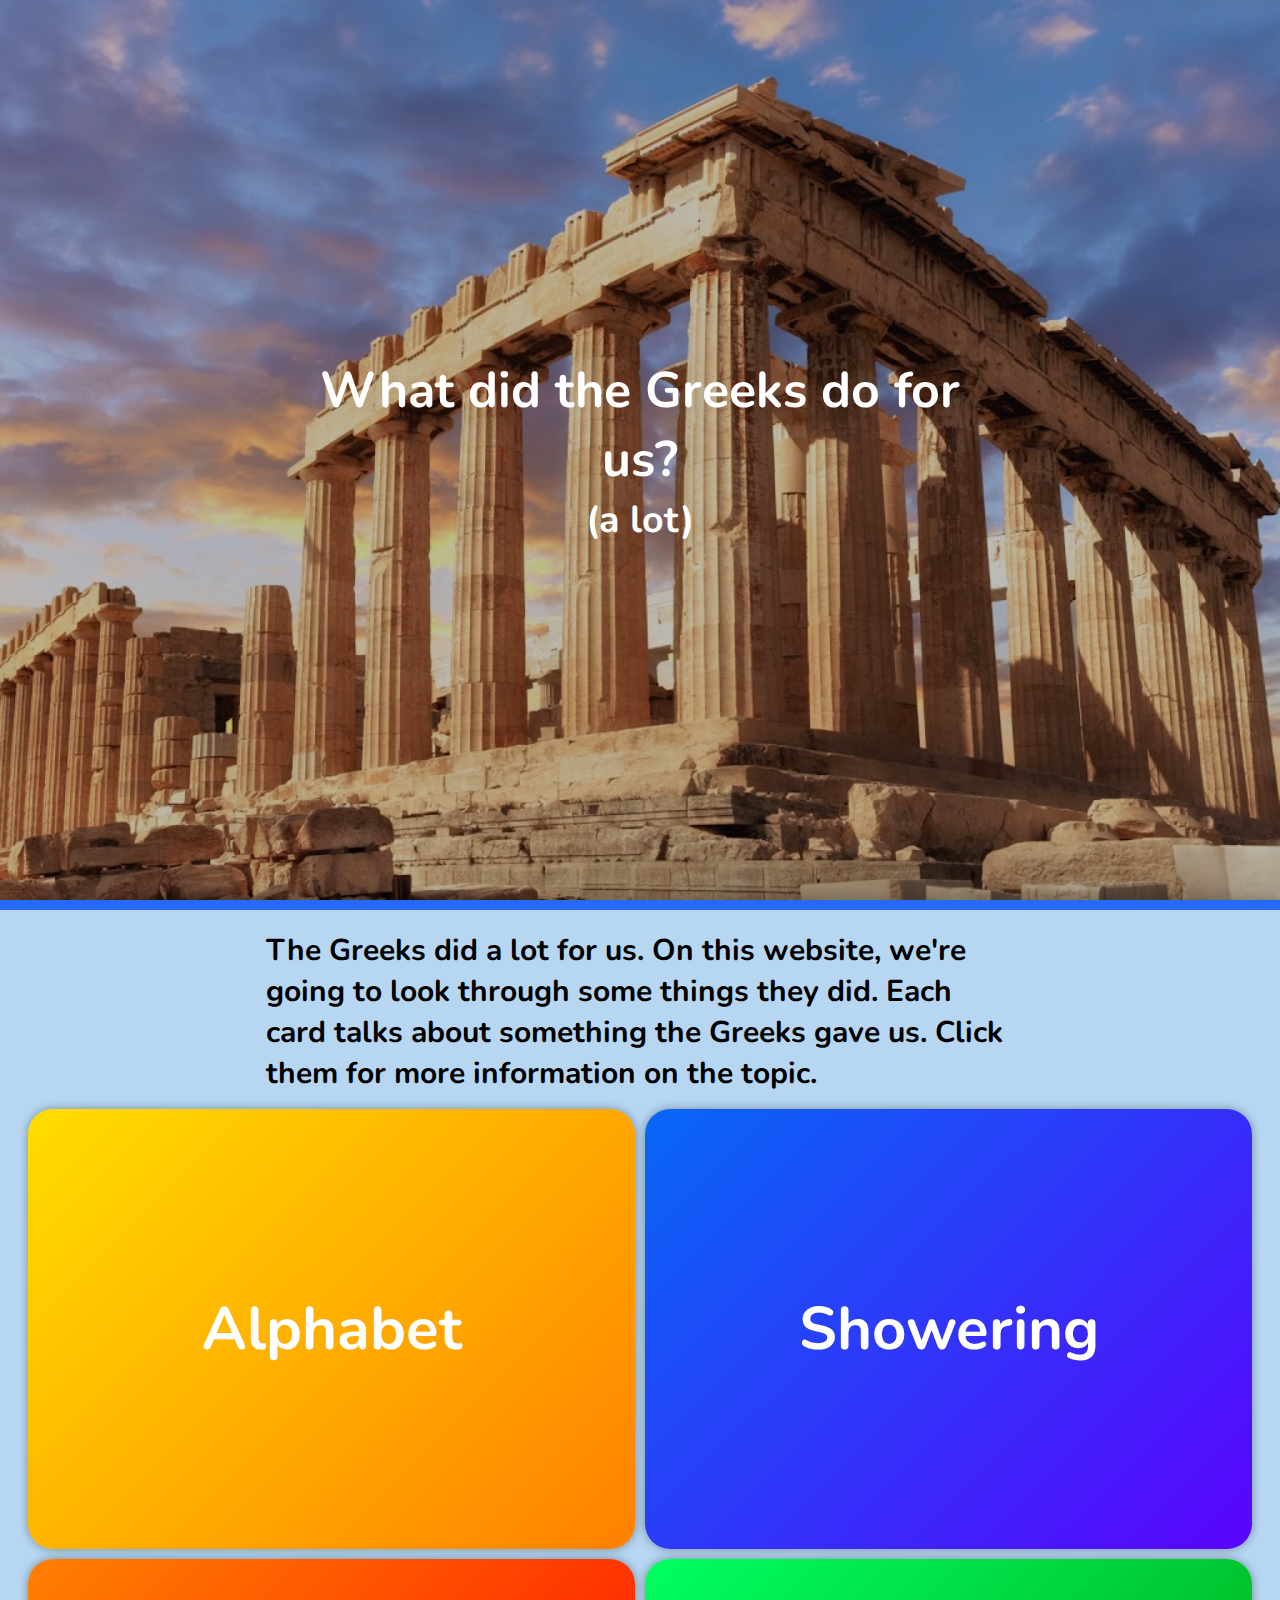
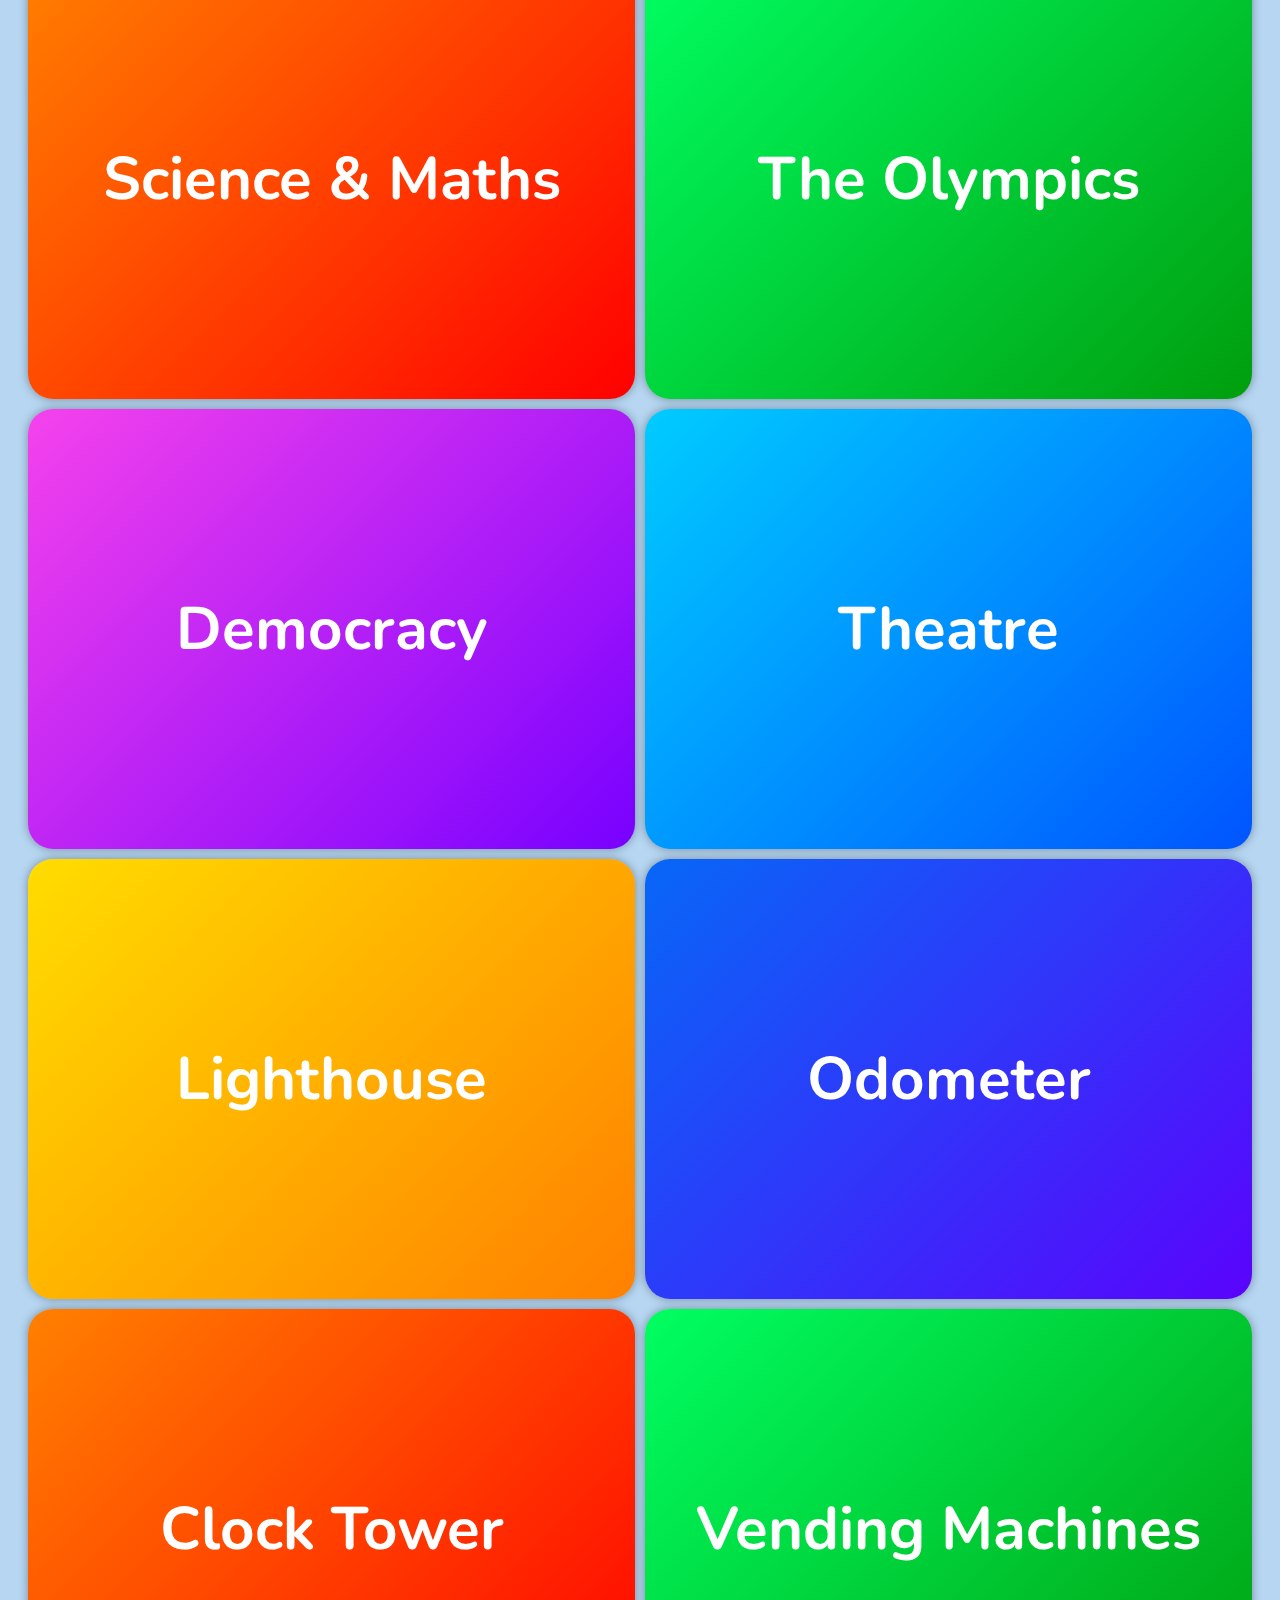
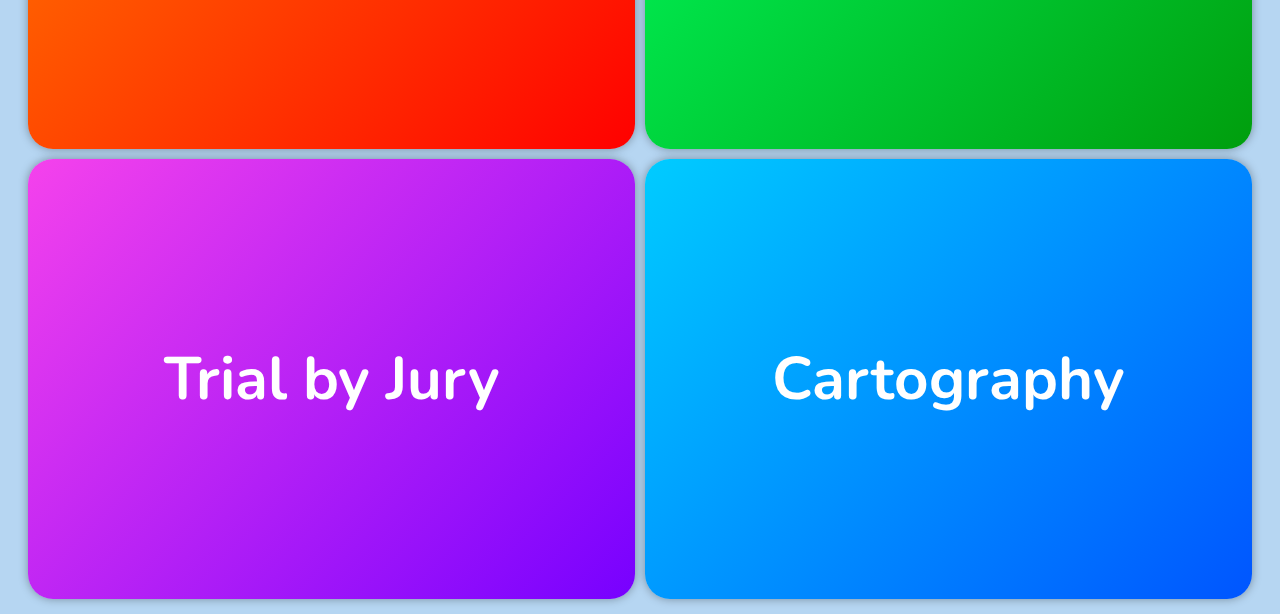
==== greeks/index.html @ 6cb10f67 "Add files via upload" ====
<!DOCTYPE html>
<html lang="en">
<head>
    <meta charset="UTF-8">
    <meta name="viewport" content="width=device-width, initial-scale=1.0">
    <meta http-equiv="X-UA-Compatible" content="ie=edge">
    <title>What the Greeks did for us</title>
    <link rel="stylesheet" href="./style.css">
    <link href="https://fonts.googleapis.com/css?family=Nunito:400,400i,700,700i&display=swap" rel="stylesheet">
    <script src="https://ajax.googleapis.com/ajax/libs/jquery/3.4.1/jquery.min.js"></script>
</head>
<body>
    <div class="title">
        <div class="text">
            <h1>What did the Greeks do for us?</h1>
            <h2>(a lot)</h2>
        </div>
        <div class="background"></div>
    </div>
    <main>
        <div class="container">
            <h2 style="padding: 10px 0;">The Greeks did a lot for us. On this website, we're going to look through some things they did. Each card talks about something the Greeks gave us. Click them for more information on the topic.</h2>
        </div>
        <div class="flex-container">

            <div class="one right hidden contain"><h3 class="question">Alphabet</h3><p>Most of our alphabet comes from Latin, and the Latin alphabet is descended from the Greeks. You might be able to recognize some letters! Also, if you are wondering, the Greek Alphabet is derived from the Phoenician one.</p><img src="./images/greek-alphabet.png"></div>

            <div class="two left hidden"><h3 class="question">Showering</h3><img src="./images/greek-shower.jpg"><p>The Greeks were the first people to shower like us. They'd have water falling down from the wall, cleaning the person under it.</p></div>

            <div class="three right hidden contain"><h3 class="question">Science & Maths</h3><p>Many things we know about Maths and Science today were discovered/made by the Greeks! For example, did you know the Greek philosopher Democritus was the first person to believe that atoms were a thing, or that many Math symbols we use come from the Greeks?</p><img src="./images/democritus.jpg"></div>

            <div class="four left hidden contain"><h3 class="question">The Olympics</h3><img src="./images/olympics.webp"><p>The first Olympic games are said to have started in Ancient Greece. Dedicated to the Greek Gods, these sport competitions included chariot racing, running and boxing and prize winners were awarded laurel wreath crowns.</p></div>

            <div class="five right hidden"><h3 class="question">Democracy</h3><img src="./images/politics.webp"><p>Modern Western democracy is partly based in ancient Greek politics. For example, in Athens any citizen could speak to the assembly and vote on decisions by simply holding up their hands.</p></div>

            <div class="six left hidden"><h3 class="question">Theatre</h3><img src="./images/theatre.jpg"><p>The first forms of a theatre started in ancient Greece. They were a bit different though, with most of them being based on the tragedy genre, having sad endings.</p></div>

            <div class="one right hidden"><h3 class="question">Lighthouse</h3><img src="./images/lighthouse.jpg"><p>The idea of using light from a tower to guide ships into the port came from the Greeks. Indeed, the first lighthouse ever built stood in Alexandria in Egypt, a city founded by Alexander the Great in 332 BC and part of the Hellenistic kingdom.</p></div>

            <div class="two left hidden"><h3 class="question">Odometer</h3><img src="./images/odometer.jpg"><p>If you've ever looked at a car's driver seat, you may have noticed circular things behind the wheel called odometers. They were first invented in ancient Greece and were used to calculate the distance between two places.</p></div>

            <div class="three right hidden"><h3 class="question">Clock Tower</h3><img src="./images/clock-tower.jpg"><p>The first clock tower, known as the Tower of the Winds, was built in Athens, in ancient Greece. It allowed merchants to estimate the time of delivery of their products, as well as serving as a weather station, and it still stands today in Plaka.</p></div>

            <div class="four left hidden contain"><h3 class="question">Vending Machines</h3><img src="./images/vending-machine.jpg"><p>Back in ancient Greece, the first vending machine was invented by Hero of Alexandria to dispense holy water to worshipers at the entrance of temples. The machine featured a mechanism that would release water once someone placed a coin in the slot.</p></div>

            <div class="five right hidden"><h3 class="question">Trial by Jury</h3><img src="./images/court.jpg"><p>The Greeks came up with trials by jury: trials where there were up to 500 people who would witness a case and contribute to the decision of what's going to happen to the culprit.</p></div>

            <div class="six left hidden"><h3 class="question">Cartography</h3><img src="./images/map.jpg"><p>Anaximander, a Greek cartographer was the first person to use the concept of latitude and longitude and use them when drawing maps. One of his maps represented the inhabited regions of the world at the time, featuring many known places.</p></div>
        
        </div>
    </main>
    <script src="./script.js"></script>
</body>
</html>
---- greeks/style.css ----
* {
    margin: 0;
    padding: 0;
}

body {
    font-family: "Nunito";
    background: #b6d6f2;
    min-height: 200vh;
    font-size: 20px;
}

p {
    font-size: 1.25em;
}

.title {
    width: 100%;
    text-align: center;
    position: relative;
    overflow-y: hidden;
    font-size: 1.25em;
}

.text {
    position: absolute;
    top: 50%;
    left: 50%;
    transform: translate(-50%, -50%);
    color: white;
    z-index: 1;
}

.background {
    position: relative;
    width: 100%;
    height: 100vh;
    background: url(./images/greeks.jpg);
    background-size: cover;
    background-repeat: no-repeat;
    background-position: center;
}

.background::before {
    content: "";
    top: 0;
    left: 0;
    right: 0;
    bottom: 0;
    position: absolute;
    background: rgba(0, 0, 0, .25)
}

main {
    display: block;
    position: relative;
    z-index: 1;
    box-shadow: 0px 0 20px 5px rgba(0, 0, 0, .25);
    border-top: 10px solid #256af5;
    padding: 10px;
}

@media only screen and (max-width: 833px) {

    .flex-container div {
        height: 400px;
        overflow-y: auto;
        width: 80% !important;
        max-width: 417px !important;
    }

    .flex-container img {
        position: static !important;
        display: block;
        width: 100% !important;
        height: auto !important;
    }

    .flex-container p {
        position: static !important;
        min-width: 100% !important;
        margin: 5px 0 !important;
        height: auto !important;
    }

    .hidden {
        position: relative !important;
        text-align: center !important;
    }
    
    .hidden * {
        display: none !important;
        text-align: center !important;
        margin: 0 !important;
        padding: 0 !important;
        max-width: 1000000px !important;
        height: auto !important;
    }
    
    .hidden .question {
        display: block !important;
        width: 100%;
        height: 100%;
        font-size: 275px;
    }
    
    .question {
        display: none !important;
    }
}

.container {
    margin: 0 20vw;
}

.flex-container div {
    padding: 25px;
    border-radius: 25px;
    width: 45%;
    height: 400px;
    display: inline-block;
    position: relative;
    transition: 500ms ease-in-out;
    z-index: 0;
    box-shadow: 0 0 50px rgba(0, 0, 0, .25);
    background-position: 100% 100% !important;
    cursor: pointer;
    margin: 0px;
    font-size: 1.035em;
}

.flex-container div.hidden:hover {
    box-shadow: 0 0 50px rgba(0, 0, 0, .25) !important;
    background-position: 100% 100% !important;
    cursor: pointer;
    padding: 25px !important;
    margin: 0px !important;
    font-size: 1.035em !important;
}

.flex-container div.one {
    background: linear-gradient(135deg, #ffdd00, #ff8000, #ffdd00);
    background-size: 200% 200%;
    color: white;
}

.flex-container div.two {
    background: linear-gradient(135deg, #0767f7, #5a03fc, #0767f7);
    background-size: 200% 200%;
    color: white;
}

.flex-container div.three {
    background: linear-gradient(135deg, #ff8000, #ff0000, #ff8000);
    background-size: 200% 200%;
    color: white;
}

.flex-container div.four {
    background: linear-gradient(135deg, #00ff62, #009e0d, #00ff62);
    background-size: 200% 200%;
    color: white;
}

.flex-container div.five {
    background: linear-gradient(135deg, #f542ec, #7700ff, #f542ec);
    background-size: 200% 200%;
    color: white;
}

.flex-container div.six {
    background: linear-gradient(135deg, #00ccff, #0055ff, #00ccff);
    background-size: 200% 200%;
    color: white;
}
.flex-container div.hidden {
    box-shadow: 0 0 10px rgba(0, 0, 0, .35) !important;
    text-align: center !important;
    background-position: 0 0 !important;
    padding: 20px !important;
    margin: 5px !important;
    font-size: 1em !important;
}

.hidden * {
    display: none !important;
    text-align: center !important;
    margin: 0 !important;
    padding: 0 !important;
    max-width: 1000000px !important;
    height: auto !important;
}

.hidden .question {
    display: block !important;
    width: 100%;
    height: 100%;
    position: absolute !important;
    top: 50% !important;
    left: 50%;
    transform: translate(-50%, -50%);
    font-size: 300%;
}

.question {
    display: none !important;
}

.flex-container {
    display: flex;
    flex-wrap: wrap;
    align-content: center;
    justify-content: center;
    perspective: 7500px;
}

.flex-container div.right p {
    overflow-y: auto;
    text-align: justify;
    display: block;
    position: absolute;
    left: 20px;
    top: 20px;
    bottom: 20px;
    width: 47%;
    height: 86.25%;
}

.flex-container div.left p {
    overflow-y: auto;
    text-align: justify;
    display: block;
    position: absolute;
    right: 20px;
    top: 20px;
    bottom: 20px;
    width: 47%;
    height: 86.25%;
}

.flex-container div img {
    display: block;
    position: absolute;
    right: 20px;
    bottom: 20px;
    height: 91%;
    width: 42.5%;
    object-fit: cover;
    object-position: center;
    border-radius: 10px;
    box-shadow: 0 0 10px rgba(0, 0, 0, .25);
}

.flex-container div.left img {
    left: 20px;
}

.flex-container div.right img {
    right: 20px;
}

.flex-container div.contain img {
    object-fit: contain !important;
    background-color: rgba(0, 0, 0, .25);
}
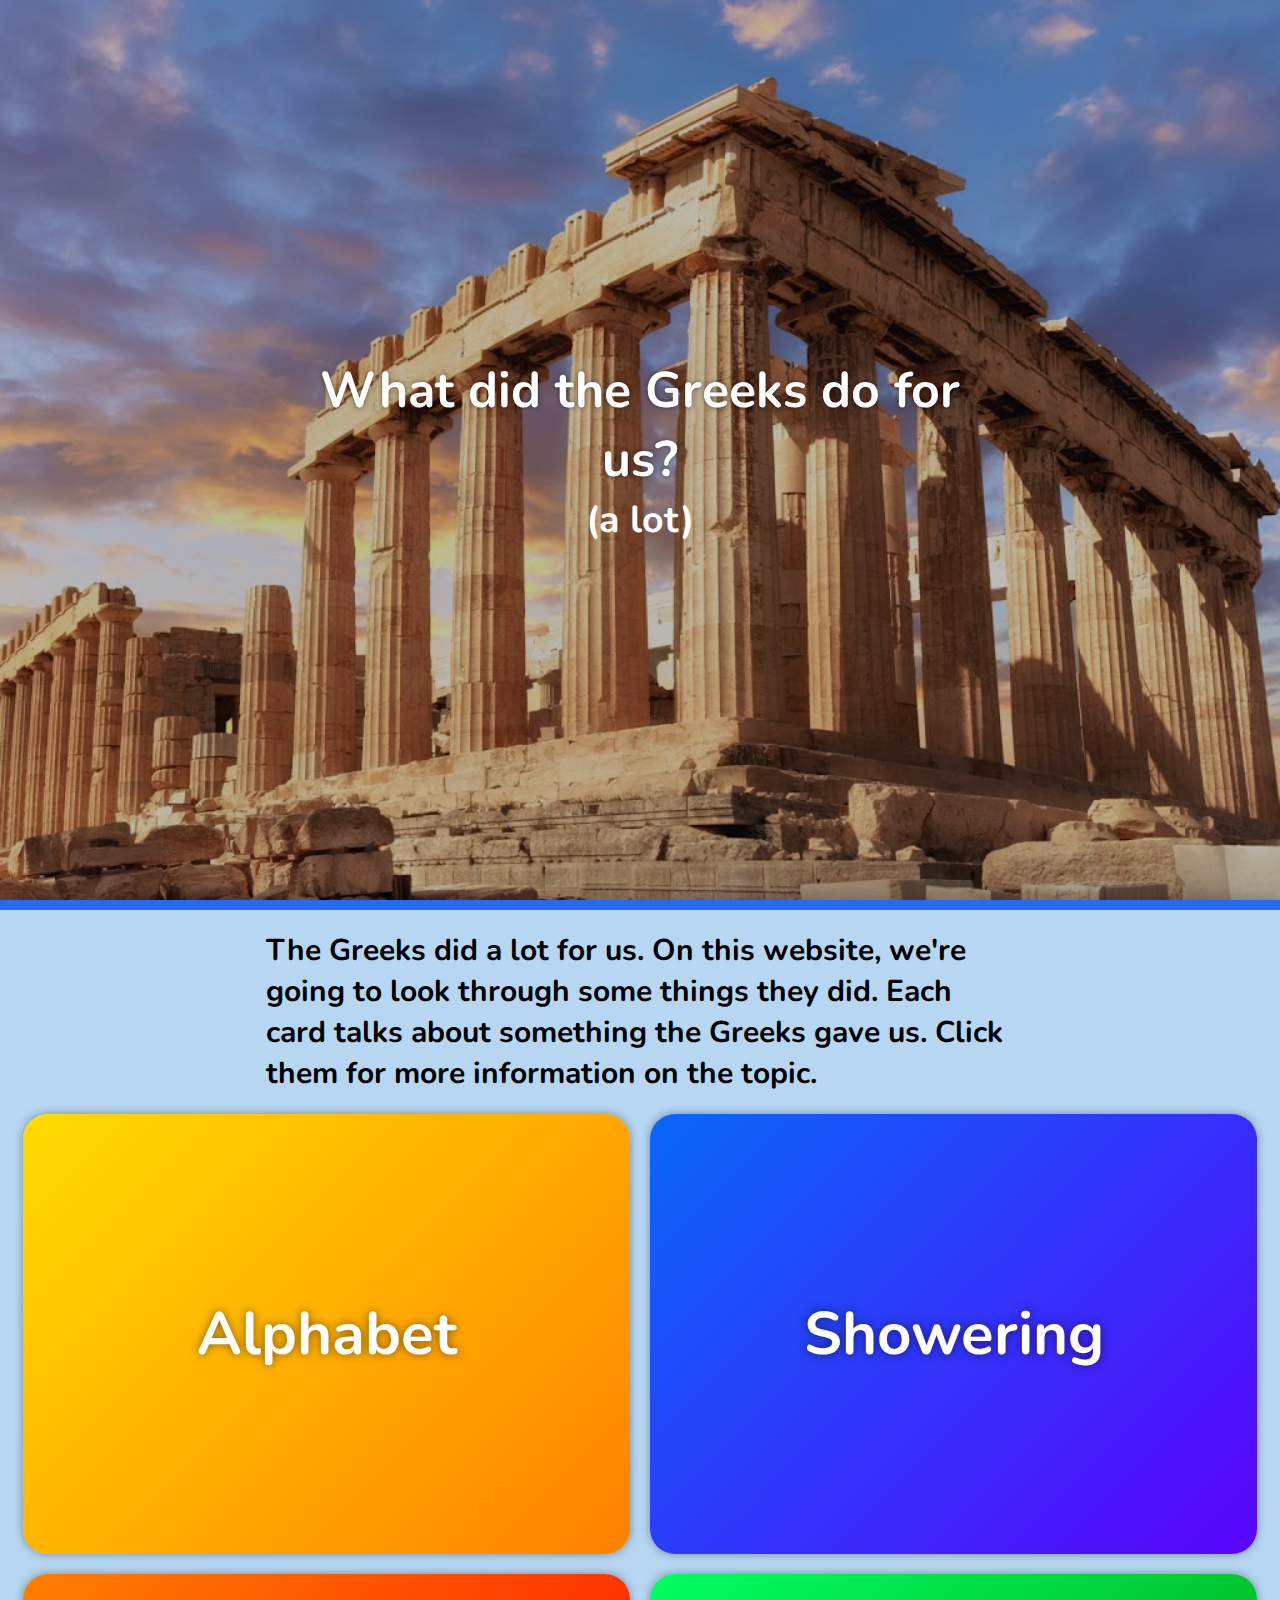
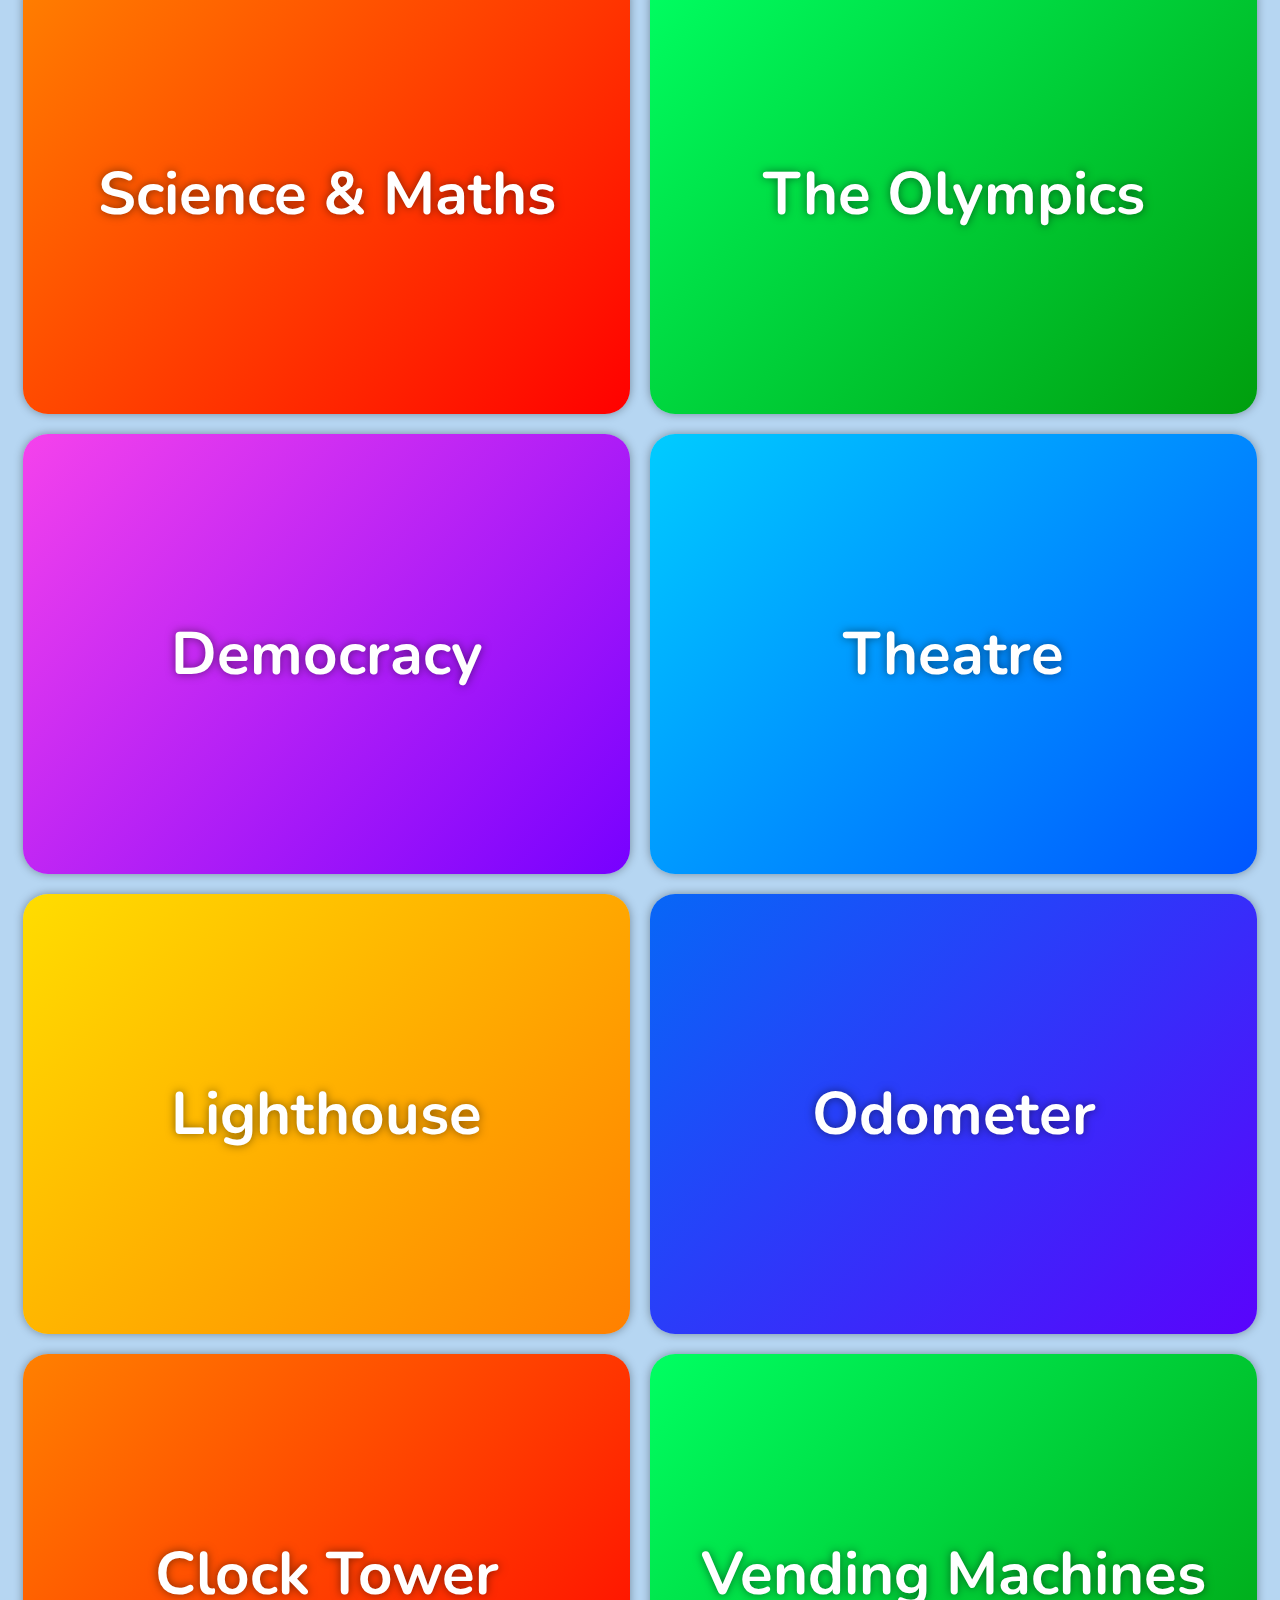
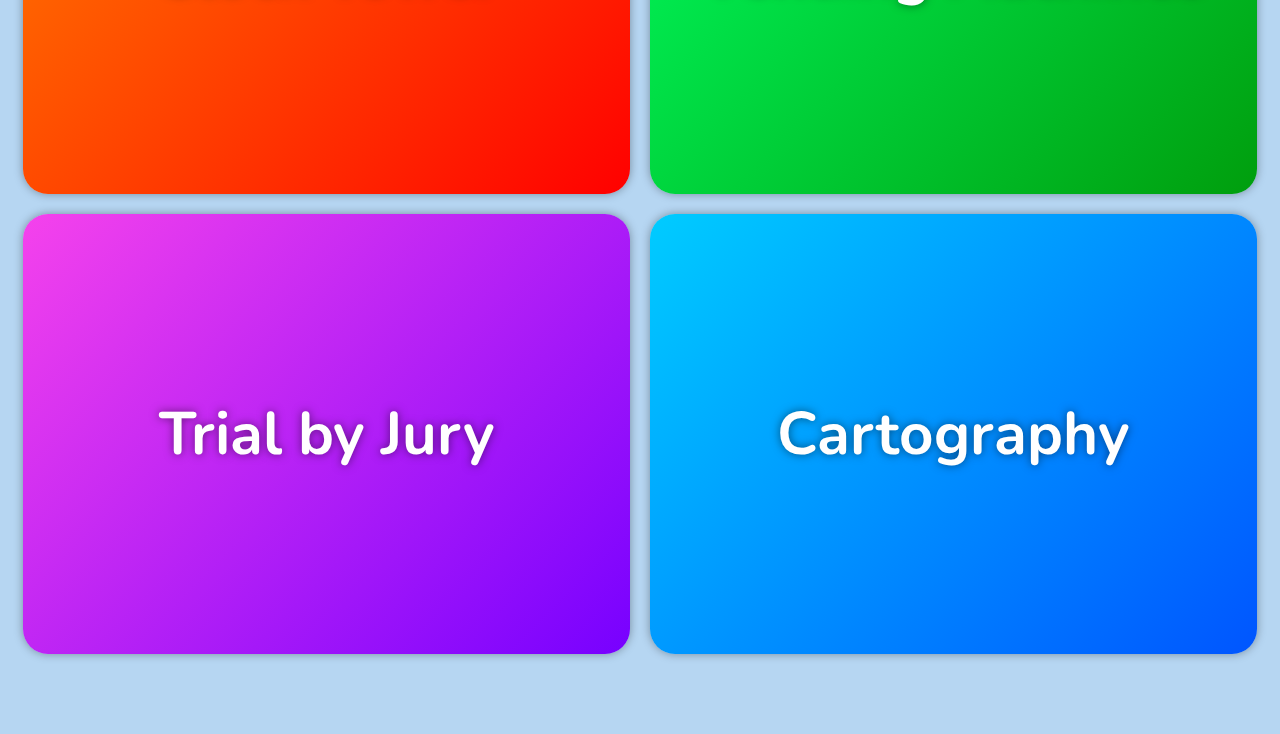
==== commit 0e823f8c: "Update index.html" ====
--- a/greeks/index.html
+++ b/greeks/index.html
@@ -29,9 +29,9 @@
 
             <div class="three right hidden contain"><h3 class="question">Science & Maths</h3><p>Many things we know about Maths and Science today were discovered/made by the Greeks! For example, did you know the Greek philosopher Democritus was the first person to believe that atoms were a thing, or that many Math symbols we use come from the Greeks?</p><img src="./images/democritus.jpg"></div>
 
-            <div class="four left hidden contain"><h3 class="question">The Olympics</h3><img src="./images/olympics.webp"><p>The first Olympic games are said to have started in Ancient Greece. Dedicated to the Greek Gods, these sport competitions included chariot racing, running and boxing and prize winners were awarded laurel wreath crowns.</p></div>
+            <div class="four left hidden contain"><h3 class="question">The Olympics</h3><img src="./images/olympics.png"><p>The first Olympic games are said to have started in Ancient Greece. Dedicated to the Greek Gods, these sport competitions included chariot racing, running and boxing and prize winners were awarded laurel wreath crowns.</p></div>
 
-            <div class="five right hidden"><h3 class="question">Democracy</h3><img src="./images/politics.webp"><p>Modern Western democracy is partly based in ancient Greek politics. For example, in Athens any citizen could speak to the assembly and vote on decisions by simply holding up their hands.</p></div>
+            <div class="five right hidden"><h3 class="question">Democracy</h3><img src="./images/politics.jpg"><p>Modern Western democracy is partly based in ancient Greek politics. For example, in Athens any citizen could speak to the assembly and vote on decisions by simply holding up their hands.</p></div>
 
             <div class="six left hidden"><h3 class="question">Theatre</h3><img src="./images/theatre.jpg"><p>The first forms of a theatre started in ancient Greece. They were a bit different though, with most of them being based on the tragedy genre, having sad endings.</p></div>
 
@@ -51,4 +51,4 @@
     </main>
     <script src="./script.js"></script>
 </body>
-</html>+</html>
--- a/greeks/style.css
+++ b/greeks/style.css
@@ -1,6 +1,14 @@
 * {
     margin: 0;
     padding: 0;
+}
+
+h3 {
+    text-shadow: 0px 0px 10px rgba(0, 0, 0, .5);
+}
+
+h1 {
+    text-shadow: 0px 0px 5px rgba(0, 0, 0, .5);
 }
 
 body {
@@ -12,6 +20,7 @@
 
 p {
     font-size: 1.25em;
+    text-shadow: 0px 0px 10px rgba(0, 0, 0, .5);
 }
 
 .title {
@@ -57,7 +66,7 @@
     z-index: 1;
     box-shadow: 0px 0 20px 5px rgba(0, 0, 0, .25);
     border-top: 10px solid #256af5;
-    padding: 10px;
+    padding: 10px 10px 70px 10px;
 }
 
 @media only screen and (max-width: 833px) {
@@ -120,22 +129,30 @@
     height: 400px;
     display: inline-block;
     position: relative;
-    transition: 500ms ease-in-out;
+    transition: 500ms cubic-bezier(0, 0, 0, 1);
     z-index: 0;
-    box-shadow: 0 0 50px rgba(0, 0, 0, .25);
+    box-shadow: 0 0 50px rgba(0, 0, 0, .35);
     background-position: 100% 100% !important;
     cursor: pointer;
-    margin: 0px;
+    margin: 5px;
     font-size: 1.035em;
 }
 
 .flex-container div.hidden:hover {
-    box-shadow: 0 0 50px rgba(0, 0, 0, .25) !important;
+    box-shadow: 0 0 50px rgba(0, 0, 0, .35) !important;
     background-position: 100% 100% !important;
     cursor: pointer;
     padding: 25px !important;
-    margin: 0px !important;
-    font-size: 1.035em !important;
+    margin: 5px !important;
+}
+
+.flex-container div.hidden:hover h3 {
+    font-size: 75px;
+}
+
+.flex-container div.hidden h3 {
+    transition: 500ms cubic-bezier(0, 0, 0, 1);
+    font-size: 60px;
 }
 
 .flex-container div.one {
@@ -178,7 +195,7 @@
     text-align: center !important;
     background-position: 0 0 !important;
     padding: 20px !important;
-    margin: 5px !important;
+    margin: 10px !important;
     font-size: 1em !important;
 }
 
@@ -262,4 +279,4 @@
 .flex-container div.contain img {
     object-fit: contain !important;
     background-color: rgba(0, 0, 0, .25);
-}+}
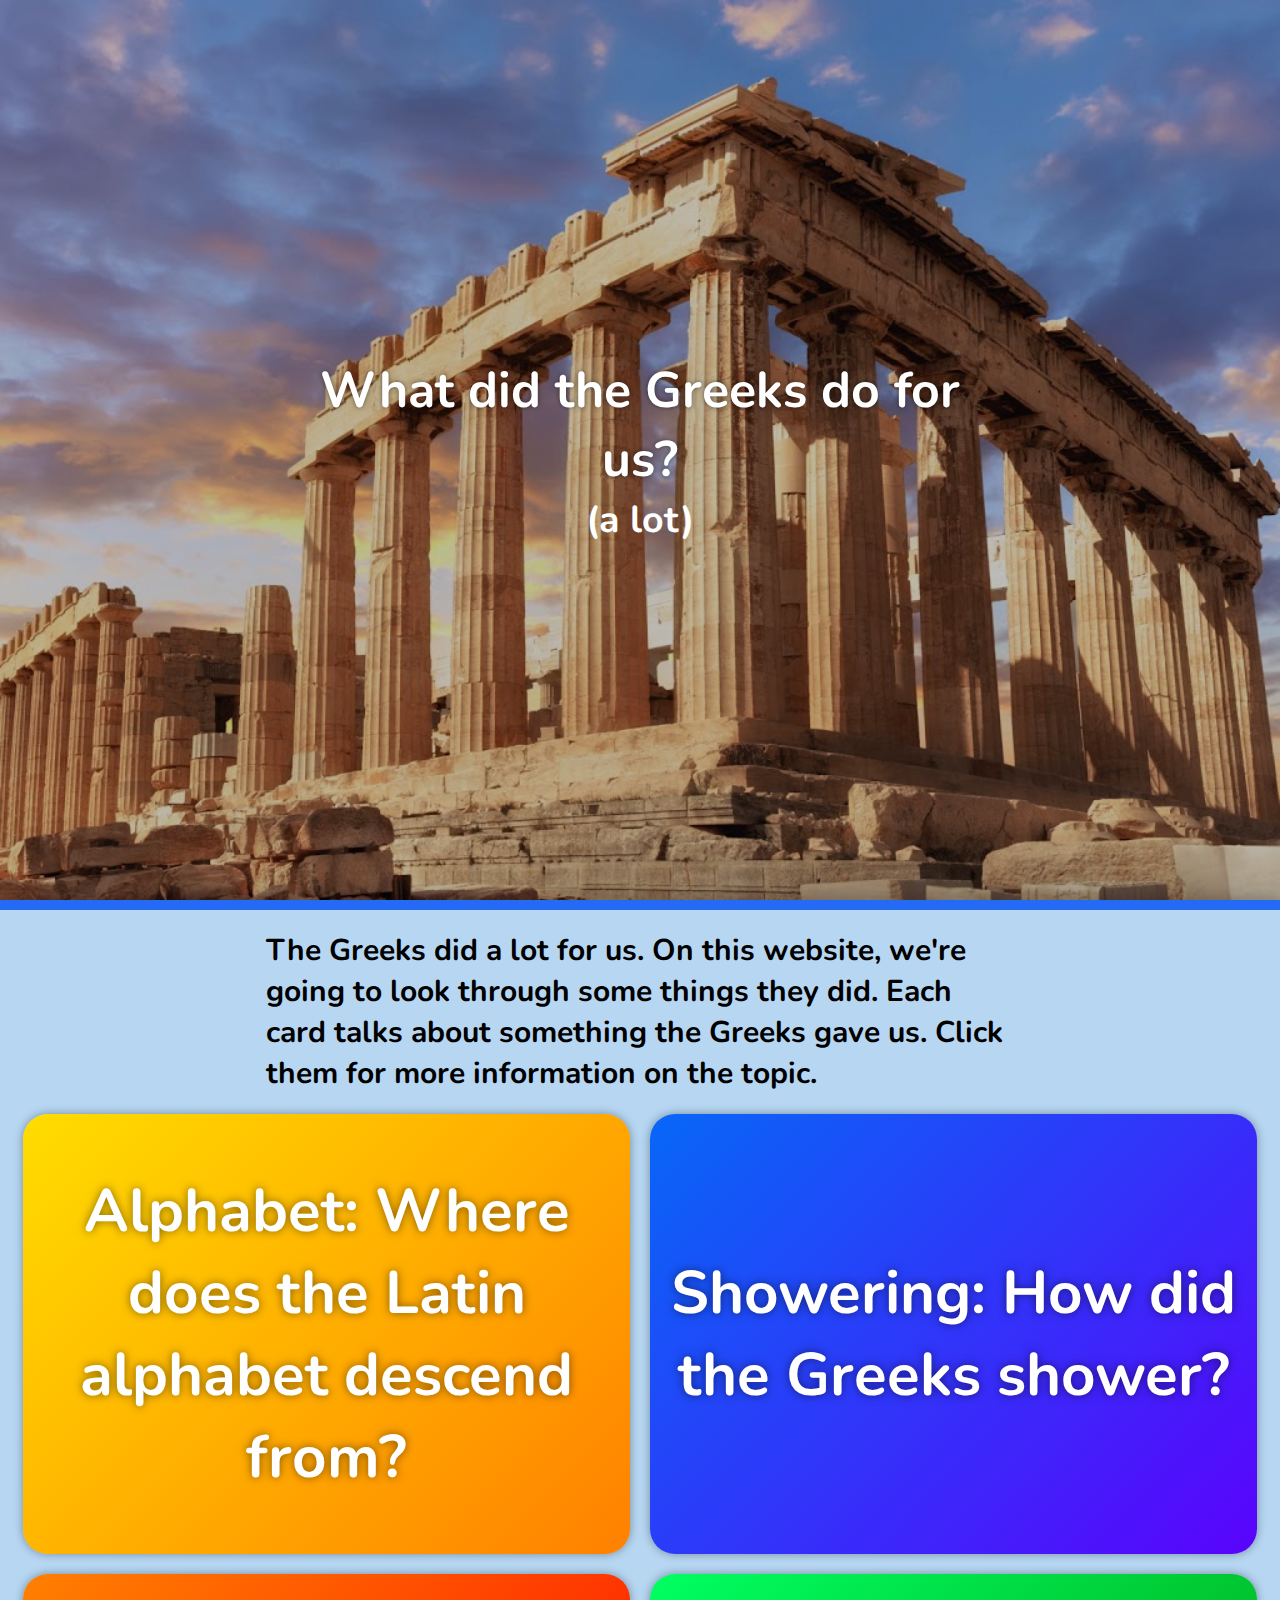
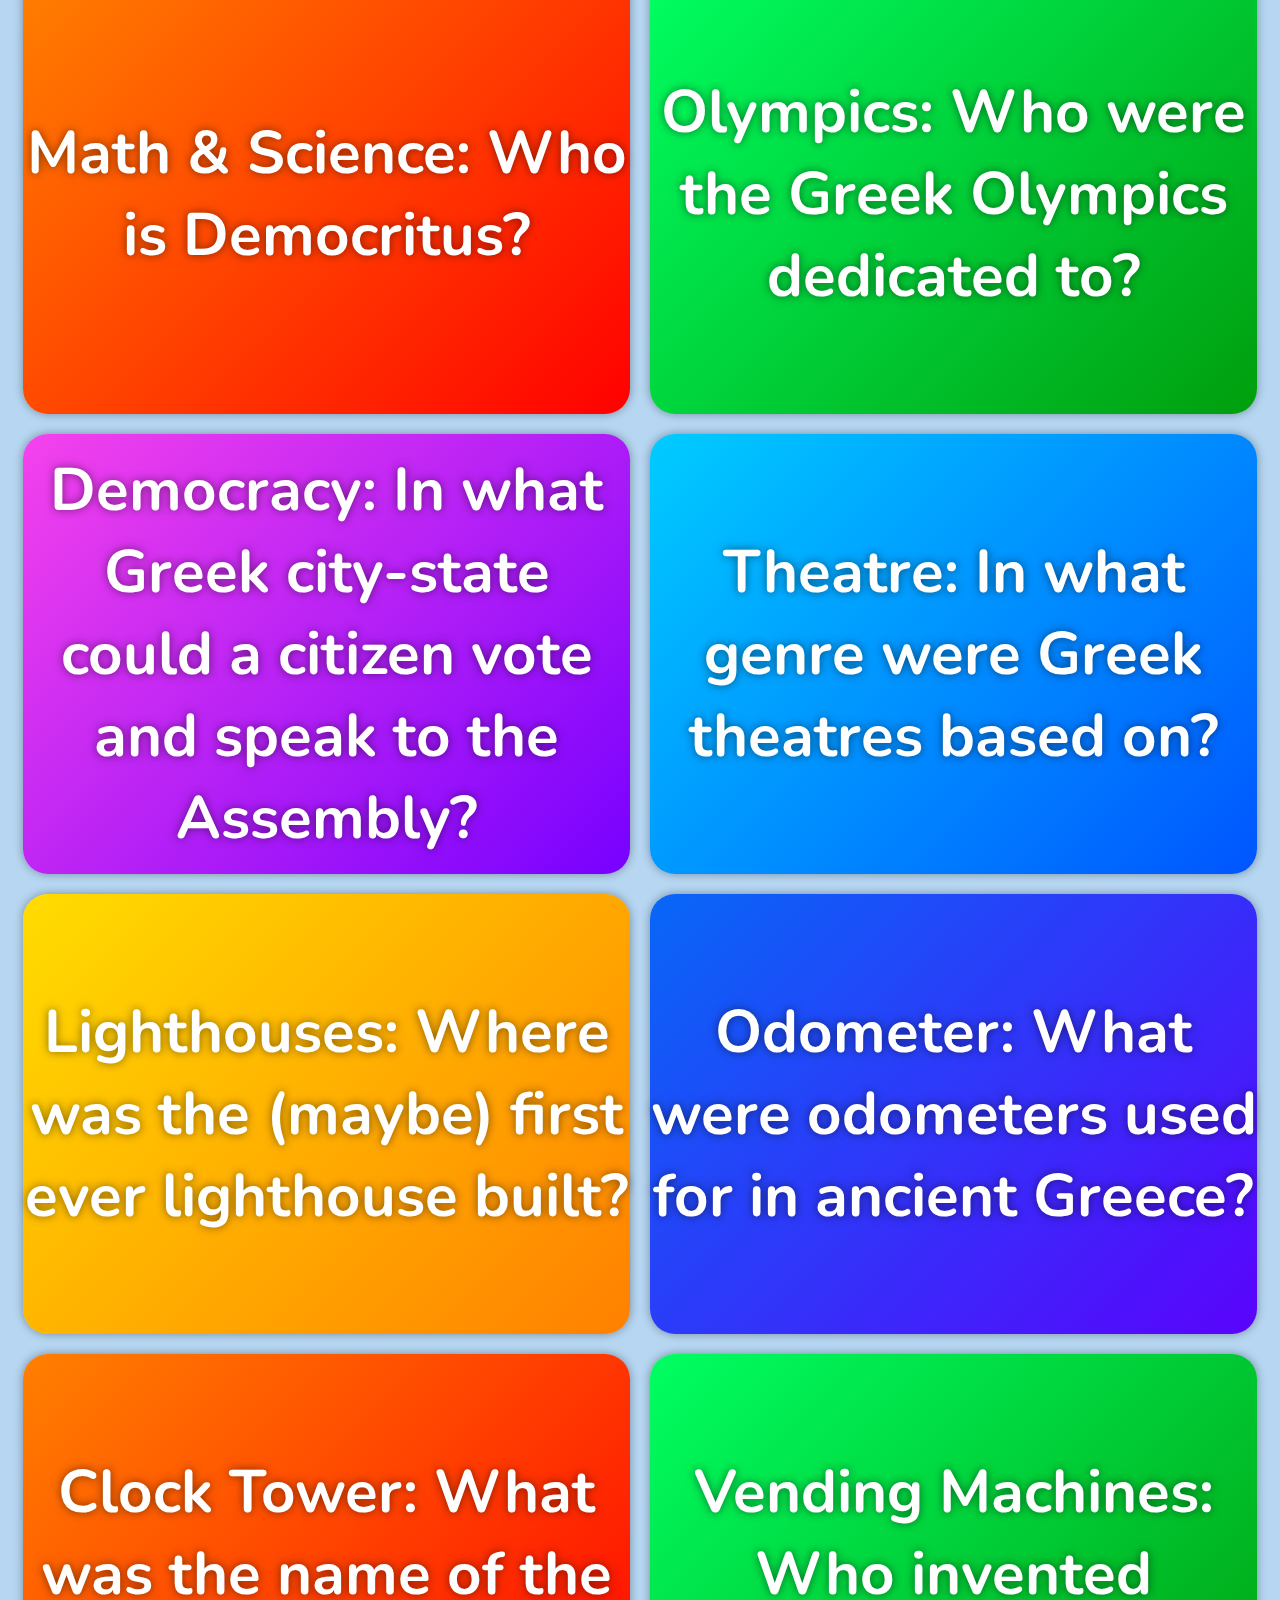
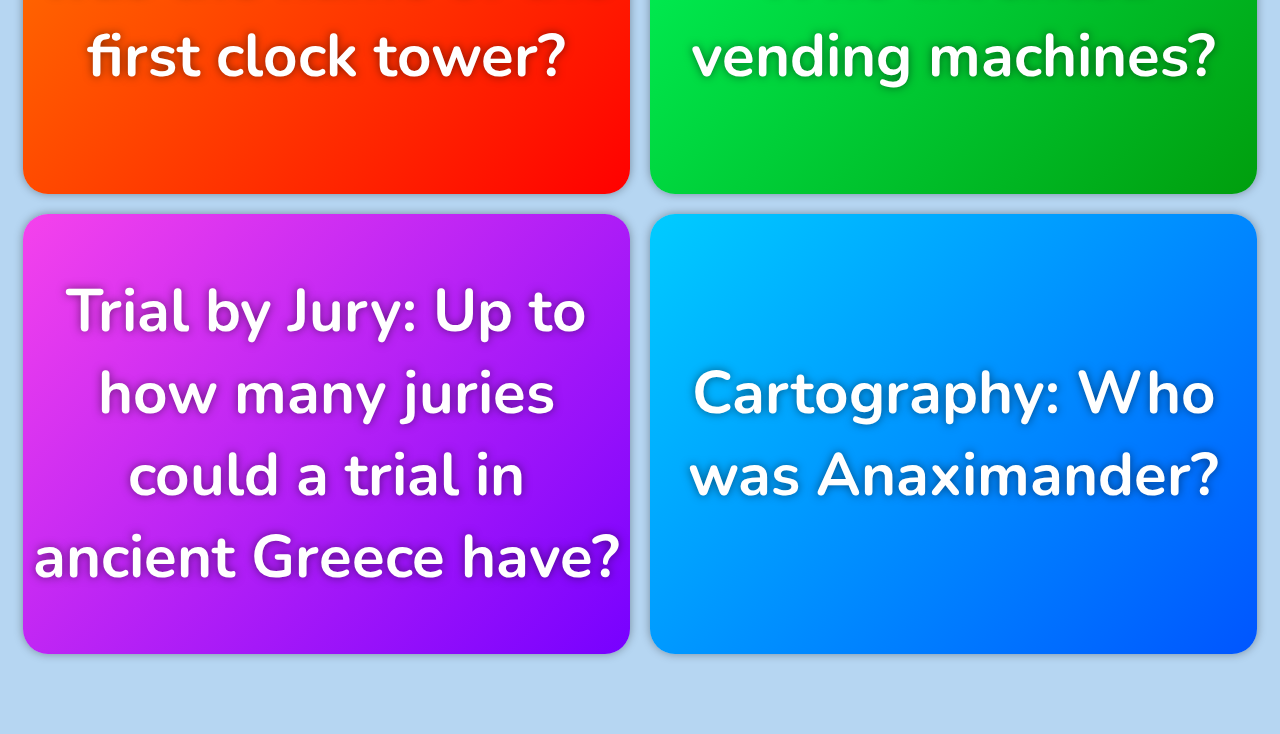
==== commit 0c07a61c: "Update index.html" ====
--- a/greeks/index.html
+++ b/greeks/index.html
@@ -23,29 +23,29 @@
         </div>
         <div class="flex-container">
 
-            <div class="one right hidden contain"><h3 class="question">Alphabet</h3><p>Most of our alphabet comes from Latin, and the Latin alphabet is descended from the Greeks. You might be able to recognize some letters! Also, if you are wondering, the Greek Alphabet is derived from the Phoenician one.</p><img src="./images/greek-alphabet.png"></div>
+            <div class="one right hidden contain"><h3 class="question">Alphabet: Where does the Latin alphabet descend from?</h3><p>Most of our alphabet comes from Latin, and <strong>the Latin alphabet is descended from the Greeks.</strong> You might be able to recognize some letters! Also, if you are wondering, the Greek Alphabet is derived from the Phoenician one.</p><img src="./images/greek-alphabet.png"></div>
 
-            <div class="two left hidden"><h3 class="question">Showering</h3><img src="./images/greek-shower.jpg"><p>The Greeks were the first people to shower like us. They'd have water falling down from the wall, cleaning the person under it.</p></div>
+            <div class="two left hidden"><h3 class="question">Showering: How did the Greeks shower?</h3><img src="./images/greek-shower.jpg"><p>The Greeks were the first people to shower like us. <strong>They'd have water falling down from the wall, cleaning the person under it.</strong></p></div>
 
-            <div class="three right hidden contain"><h3 class="question">Science & Maths</h3><p>Many things we know about Maths and Science today were discovered/made by the Greeks! For example, did you know the Greek philosopher Democritus was the first person to believe that atoms were a thing, or that many Math symbols we use come from the Greeks?</p><img src="./images/democritus.jpg"></div>
+            <div class="three right hidden contain"><h3 class="question">Math & Science: Who is Democritus?</h3><p>Many things we know about Maths and Science today were discovered/made by the Greeks! For example, did you know <strong>the Greek philosopher Democritus was the first person to believe that atoms were a thing</strong>, or that many Math symbols we use come from the Greeks?</p><img src="./images/democritus.jpg"></div>
 
-            <div class="four left hidden contain"><h3 class="question">The Olympics</h3><img src="./images/olympics.png"><p>The first Olympic games are said to have started in Ancient Greece. Dedicated to the Greek Gods, these sport competitions included chariot racing, running and boxing and prize winners were awarded laurel wreath crowns.</p></div>
+            <div class="four left hidden contain"><h3 class="question">Olympics: Who were the Greek Olympics dedicated to?</h3><img src="./images/olympics.webp"><p>The first Olympic games are said to have started in Ancient Greece. <strong>Dedicated to the Greek Gods</strong>, these sport competitions included chariot racing, running and boxing and prize winners were awarded laurel wreath crowns.</p></div>
 
-            <div class="five right hidden"><h3 class="question">Democracy</h3><img src="./images/politics.jpg"><p>Modern Western democracy is partly based in ancient Greek politics. For example, in Athens any citizen could speak to the assembly and vote on decisions by simply holding up their hands.</p></div>
+            <div class="five right hidden"><h3 class="question">Democracy: In what Greek city-state could a citizen vote and speak to the Assembly?</h3><img src="./images/politics.webp"><p>Modern Western democracy is partly based in ancient Greek politics. For example, <strong>in Athens any citizen could speak to the assembly and vote on decisions by simply holding up their hands.</strong></p></div>
 
-            <div class="six left hidden"><h3 class="question">Theatre</h3><img src="./images/theatre.jpg"><p>The first forms of a theatre started in ancient Greece. They were a bit different though, with most of them being based on the tragedy genre, having sad endings.</p></div>
+            <div class="six left hidden"><h3 class="question">Theatre: In what genre were Greek theatres based on?</h3><img src="./images/theatre.jpg"><p>The first forms of a theatre started in ancient Greece. They were a bit different though, <strong>with most of them being based on the tragedy genre, having sad endings.</strong></p></div>
 
-            <div class="one right hidden"><h3 class="question">Lighthouse</h3><img src="./images/lighthouse.jpg"><p>The idea of using light from a tower to guide ships into the port came from the Greeks. Indeed, the first lighthouse ever built stood in Alexandria in Egypt, a city founded by Alexander the Great in 332 BC and part of the Hellenistic kingdom.</p></div>
+            <div class="one right hidden"><h3 class="question">Lighthouses: Where was the (maybe) first ever lighthouse built?</h3><img src="./images/lighthouse.jpg"><p>The idea of using light from a tower to guide ships into the port came from the Greeks. Indeed, <strong>the first lighthouse ever built stood in Alexandria in Egypt</strong>, a city founded by Alexander the Great in 332 BC and part of the Hellenistic kingdom.</p></div>
 
-            <div class="two left hidden"><h3 class="question">Odometer</h3><img src="./images/odometer.jpg"><p>If you've ever looked at a car's driver seat, you may have noticed circular things behind the wheel called odometers. They were first invented in ancient Greece and were used to calculate the distance between two places.</p></div>
+            <div class="two left hidden"><h3 class="question">Odometer: What were odometers used for in ancient Greece?</h3><img src="./images/odometer.jpg"><p>If you've ever looked at a car's driver seat, you may have noticed circular things behind the wheel called odometers. They were first invented in ancient Greece <strong>and were used to calculate the distance between two places.</strong></p></div>
 
-            <div class="three right hidden"><h3 class="question">Clock Tower</h3><img src="./images/clock-tower.jpg"><p>The first clock tower, known as the Tower of the Winds, was built in Athens, in ancient Greece. It allowed merchants to estimate the time of delivery of their products, as well as serving as a weather station, and it still stands today in Plaka.</p></div>
+            <div class="three right hidden"><h3 class="question">Clock Tower: What was the name of the first clock tower?</h3><img src="./images/clock-tower.jpg"><p>The first clock tower, <strong>known as the Tower of the Winds</strong>, was built in Athens, in ancient Greece. It allowed merchants to estimate the time of delivery of their products, as well as serving as a weather station, and it still stands today in Plaka.</p></div>
 
-            <div class="four left hidden contain"><h3 class="question">Vending Machines</h3><img src="./images/vending-machine.jpg"><p>Back in ancient Greece, the first vending machine was invented by Hero of Alexandria to dispense holy water to worshipers at the entrance of temples. The machine featured a mechanism that would release water once someone placed a coin in the slot.</p></div>
+            <div class="four left hidden contain"><h3 class="question">Vending Machines: Who invented vending machines?</h3><img src="./images/vending-machine.jpg"><p>Back in ancient Greece, <strong>the first vending machine was invented by Hero of Alexandria</strong> to dispense holy water to worshipers at the entrance of temples. The machine featured a mechanism that would release water once someone placed a coin in the slot.</p></div>
 
-            <div class="five right hidden"><h3 class="question">Trial by Jury</h3><img src="./images/court.jpg"><p>The Greeks came up with trials by jury: trials where there were up to 500 people who would witness a case and contribute to the decision of what's going to happen to the culprit.</p></div>
+            <div class="five right hidden"><h3 class="question">Trial by Jury: Up to how many juries could a trial in ancient Greece have?</h3><img src="./images/court.jpg"><p>The Greeks came up with trials by jury: trials where <strong>there were up to 500 people</strong> who would witness a case and contribute to the decision of what's going to happen to the culprit.</p></div>
 
-            <div class="six left hidden"><h3 class="question">Cartography</h3><img src="./images/map.jpg"><p>Anaximander, a Greek cartographer was the first person to use the concept of latitude and longitude and use them when drawing maps. One of his maps represented the inhabited regions of the world at the time, featuring many known places.</p></div>
+            <div class="six left hidden"><h3 class="question">Cartography: Who was Anaximander?</h3><img src="./images/map.jpg"><p><strong>Anaximander, a Greek cartographer</strong> was the first person to use the concept of latitude and longitude and use them when drawing maps. One of his maps represented the inhabited regions of the world at the time, featuring many known places.</p></div>
         
         </div>
     </main>
